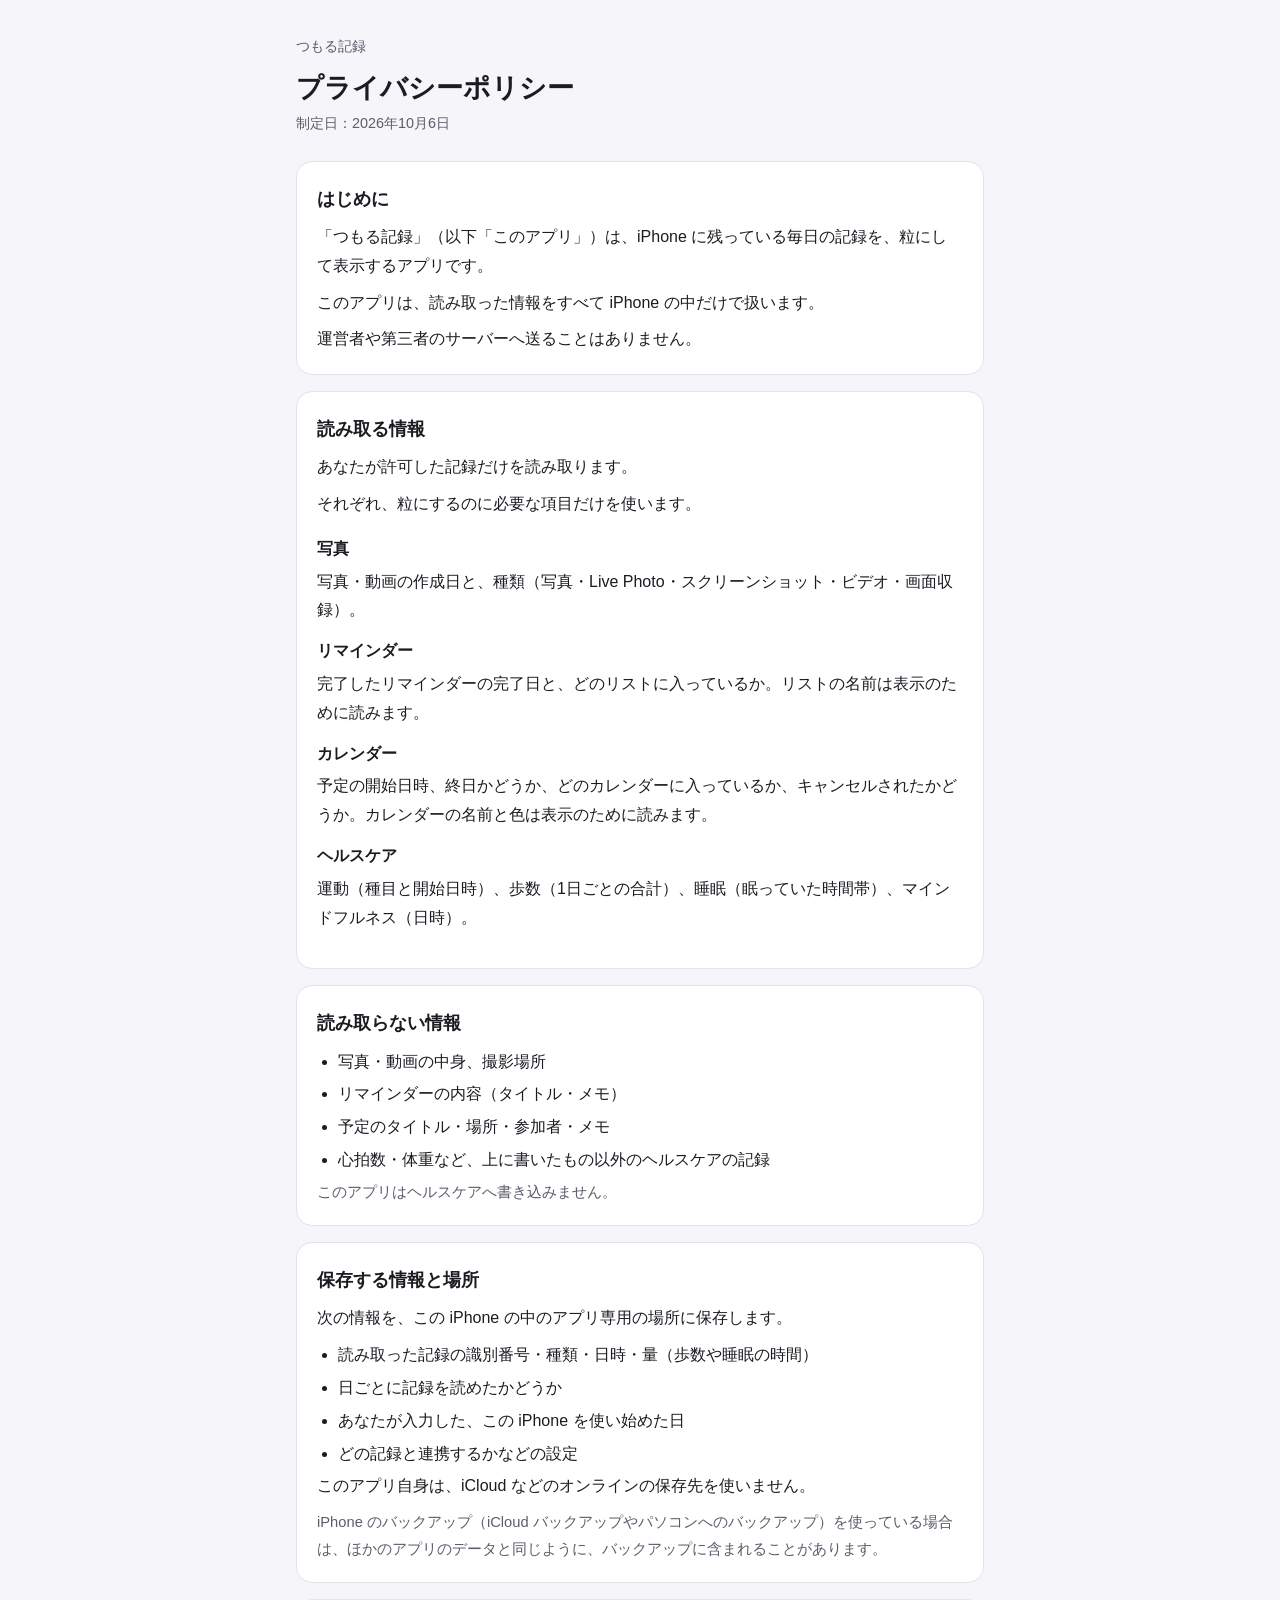
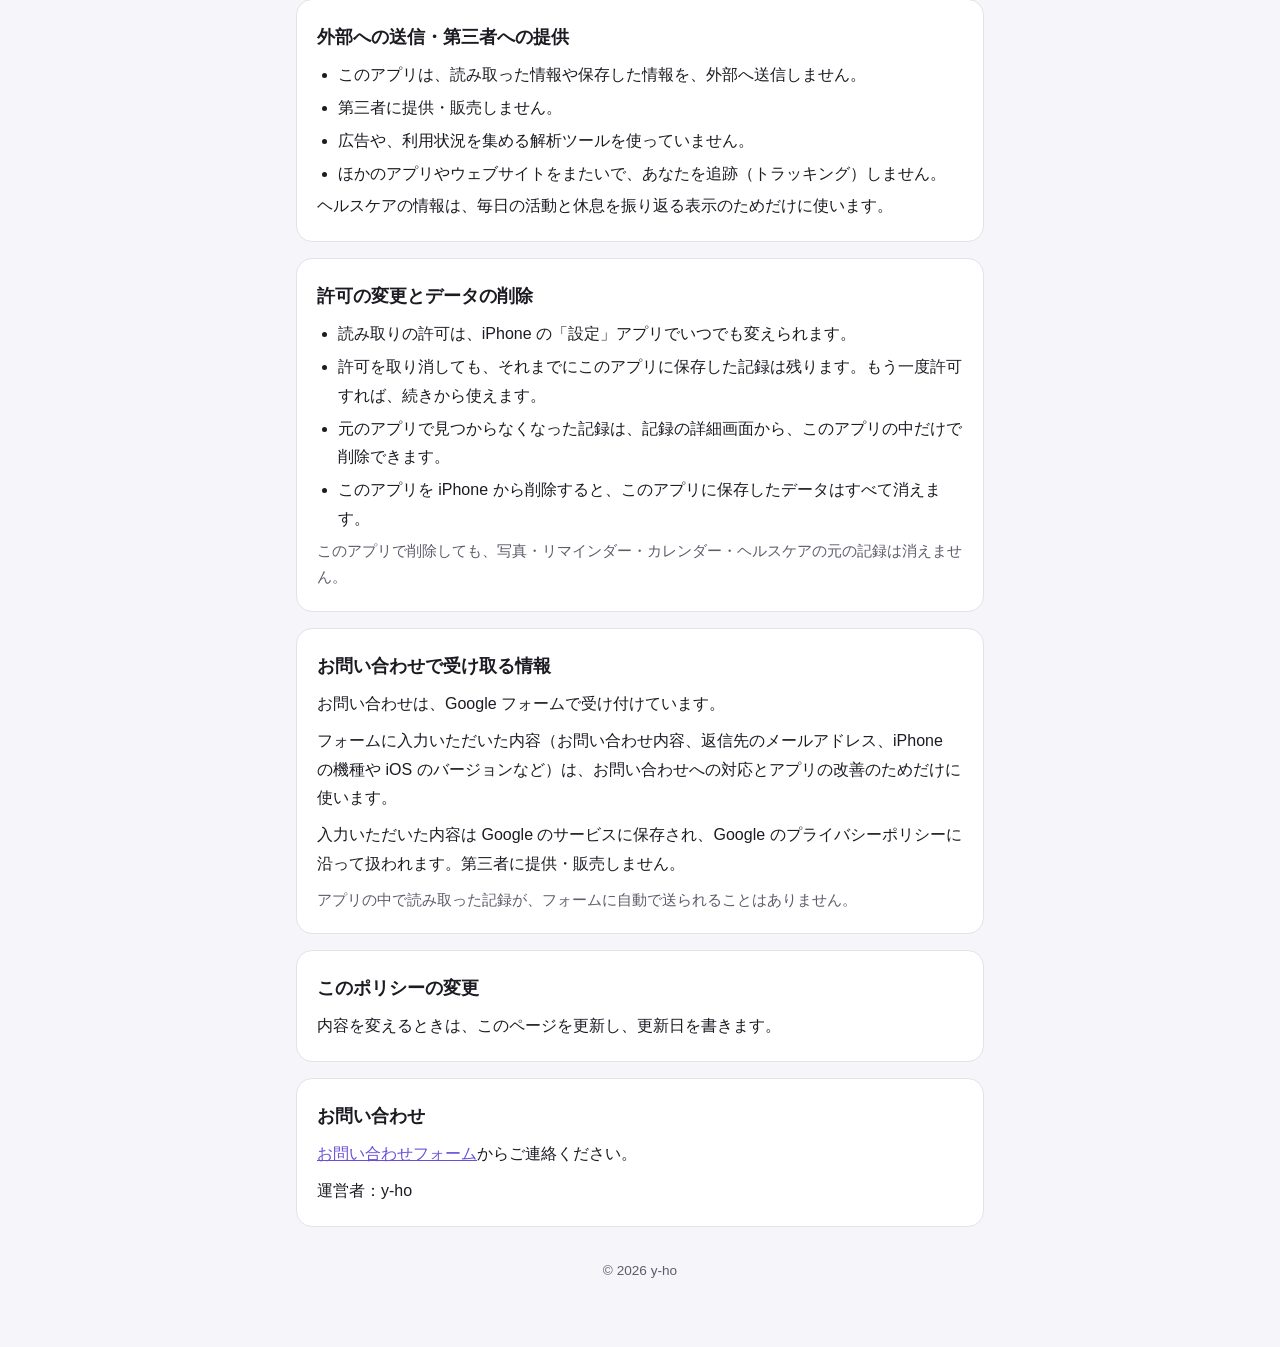
==== privacy.html @ 751b236e "サポートページとプライバシーポリシーを公開する Co-Authored-By: Claude Opus 5.5 <noreply@anthropic.com>" ====
<!doctype html>
<html lang="ja">
<head>
  <meta charset="utf-8">
  <meta name="viewport" content="width=device-width, initial-scale=1">
  <title>プライバシーポリシー | つもる記録</title>
  <link rel="stylesheet" href="style.css">
</head>
<body>
<main>
  <header>
    <a class="home" href="./">つもる記録</a>
    <h1>プライバシーポリシー</h1>
    <p class="meta">制定日：2026年10月6日</p>
  </header>

  <section>
    <h2>はじめに</h2>
    <p>「つもる記録」（以下「このアプリ」）は、iPhone に残っている毎日の記録を、粒にして表示するアプリです。</p>
    <p>このアプリは、読み取った情報をすべて iPhone の中だけで扱います。</p>
    <p>運営者や第三者のサーバーへ送ることはありません。</p>
  </section>

  <section>
    <h2>読み取る情報</h2>
    <p>あなたが許可した記録だけを読み取ります。</p>
    <p>それぞれ、粒にするのに必要な項目だけを使います。</p>
    <dl>
      <dt>写真</dt>
      <dd>写真・動画の作成日と、種類（写真・Live Photo・スクリーンショット・ビデオ・画面収録）。</dd>
      <dt>リマインダー</dt>
      <dd>完了したリマインダーの完了日と、どのリストに入っているか。リストの名前は表示のために読みます。</dd>
      <dt>カレンダー</dt>
      <dd>予定の開始日時、終日かどうか、どのカレンダーに入っているか、キャンセルされたかどうか。カレンダーの名前と色は表示のために読みます。</dd>
      <dt>ヘルスケア</dt>
      <dd>運動（種目と開始日時）、歩数（1日ごとの合計）、睡眠（眠っていた時間帯）、マインドフルネス（日時）。</dd>
    </dl>
  </section>

  <section>
    <h2>読み取らない情報</h2>
    <ul>
      <li>写真・動画の中身、撮影場所</li>
      <li>リマインダーの内容（タイトル・メモ）</li>
      <li>予定のタイトル・場所・参加者・メモ</li>
      <li>心拍数・体重など、上に書いたもの以外のヘルスケアの記録</li>
    </ul>
    <p class="note">このアプリはヘルスケアへ書き込みません。</p>
  </section>

  <section>
    <h2>保存する情報と場所</h2>
    <p>次の情報を、この iPhone の中のアプリ専用の場所に保存します。</p>
    <ul>
      <li>読み取った記録の識別番号・種類・日時・量（歩数や睡眠の時間）</li>
      <li>日ごとに記録を読めたかどうか</li>
      <li>あなたが入力した、この iPhone を使い始めた日</li>
      <li>どの記録と連携するかなどの設定</li>
    </ul>
    <p>このアプリ自身は、iCloud などのオンラインの保存先を使いません。</p>
    <p class="note">iPhone のバックアップ（iCloud バックアップやパソコンへのバックアップ）を使っている場合は、ほかのアプリのデータと同じように、バックアップに含まれることがあります。</p>
  </section>

  <section>
    <h2>外部への送信・第三者への提供</h2>
    <ul>
      <li>このアプリは、読み取った情報や保存した情報を、外部へ送信しません。</li>
      <li>第三者に提供・販売しません。</li>
      <li>広告や、利用状況を集める解析ツールを使っていません。</li>
      <li>ほかのアプリやウェブサイトをまたいで、あなたを追跡（トラッキング）しません。</li>
    </ul>
    <p>ヘルスケアの情報は、毎日の活動と休息を振り返る表示のためだけに使います。</p>
  </section>

  <section>
    <h2>許可の変更とデータの削除</h2>
    <ul>
      <li>読み取りの許可は、iPhone の「設定」アプリでいつでも変えられます。</li>
      <li>許可を取り消しても、それまでにこのアプリに保存した記録は残ります。もう一度許可すれば、続きから使えます。</li>
      <li>元のアプリで見つからなくなった記録は、記録の詳細画面から、このアプリの中だけで削除できます。</li>
      <li>このアプリを iPhone から削除すると、このアプリに保存したデータはすべて消えます。</li>
    </ul>
    <p class="note">このアプリで削除しても、写真・リマインダー・カレンダー・ヘルスケアの元の記録は消えません。</p>
  </section>

  <section>
    <h2>お問い合わせで受け取る情報</h2>
    <p>お問い合わせは、Google フォームで受け付けています。</p>
    <p>フォームに入力いただいた内容（お問い合わせ内容、返信先のメールアドレス、iPhone の機種や iOS のバージョンなど）は、お問い合わせへの対応とアプリの改善のためだけに使います。</p>
    <p>入力いただいた内容は Google のサービスに保存され、Google のプライバシーポリシーに沿って扱われます。第三者に提供・販売しません。</p>
    <p class="note">アプリの中で読み取った記録が、フォームに自動で送られることはありません。</p>
  </section>

  <section>
    <h2>このポリシーの変更</h2>
    <p>内容を変えるときは、このページを更新し、更新日を書きます。</p>
  </section>

  <section>
    <h2>お問い合わせ</h2>
    <p><a href="https://forms.gle/6M44zbHYRSWPdQDQ7">お問い合わせフォーム</a>からご連絡ください。</p>
    <p>運営者：y-ho</p>
  </section>

  <footer>© 2026 y-ho</footer>
</main>
</body>
</html>
---- style.css ----
:root {
  --bg: #f6f5fa;
  --card: #ffffff;
  --text: #1c1b22;
  --sub: #5e5b6b;
  --line: #e3e1ea;
  --accent: #6a4fd8;
}
@media (prefers-color-scheme: dark) {
  :root {
    --bg: #121118;
    --card: #1d1b25;
    --text: #efedf5;
    --sub: #aaa6b8;
    --line: #2f2c3a;
    --accent: #a995ff;
  }
}
* { box-sizing: border-box; }
body {
  margin: 0;
  background: var(--bg);
  color: var(--text);
  font-family: -apple-system, BlinkMacSystemFont, "Hiragino Sans", "Hiragino Kaku Gothic ProN", "Noto Sans JP", sans-serif;
  line-height: 1.8;
  -webkit-text-size-adjust: 100%;
}
main {
  max-width: 720px;
  margin: 0 auto;
  padding: 32px 16px 64px;
}
header { margin-bottom: 24px; }
header a.home { color: var(--sub); text-decoration: none; font-size: 0.9rem; }
h1 { font-size: 1.7rem; line-height: 1.4; margin: 8px 0 4px; }
h2 { font-size: 1.15rem; margin: 0 0 8px; }
.meta { color: var(--sub); font-size: 0.9rem; margin: 0; }
section {
  background: var(--card);
  border: 1px solid var(--line);
  border-radius: 16px;
  padding: 20px;
  margin: 16px 0;
}
p { margin: 0 0 8px; }
p:last-child { margin-bottom: 0; }
ul { margin: 0; padding-left: 1.3em; }
li { margin: 4px 0; }
.note { color: var(--sub); font-size: 0.92rem; }
a { color: var(--accent); }
dt { font-weight: 700; margin-top: 12px; }
dt:first-child { margin-top: 0; }
dd { margin: 4px 0 0; }
.links { list-style: none; padding: 0; }
.links li { margin: 8px 0; }
.links a {
  display: block;
  background: var(--card);
  border: 1px solid var(--line);
  border-radius: 14px;
  padding: 16px 20px;
  font-weight: 700;
  text-decoration: none;
}
footer { color: var(--sub); font-size: 0.85rem; margin-top: 32px; text-align: center; }
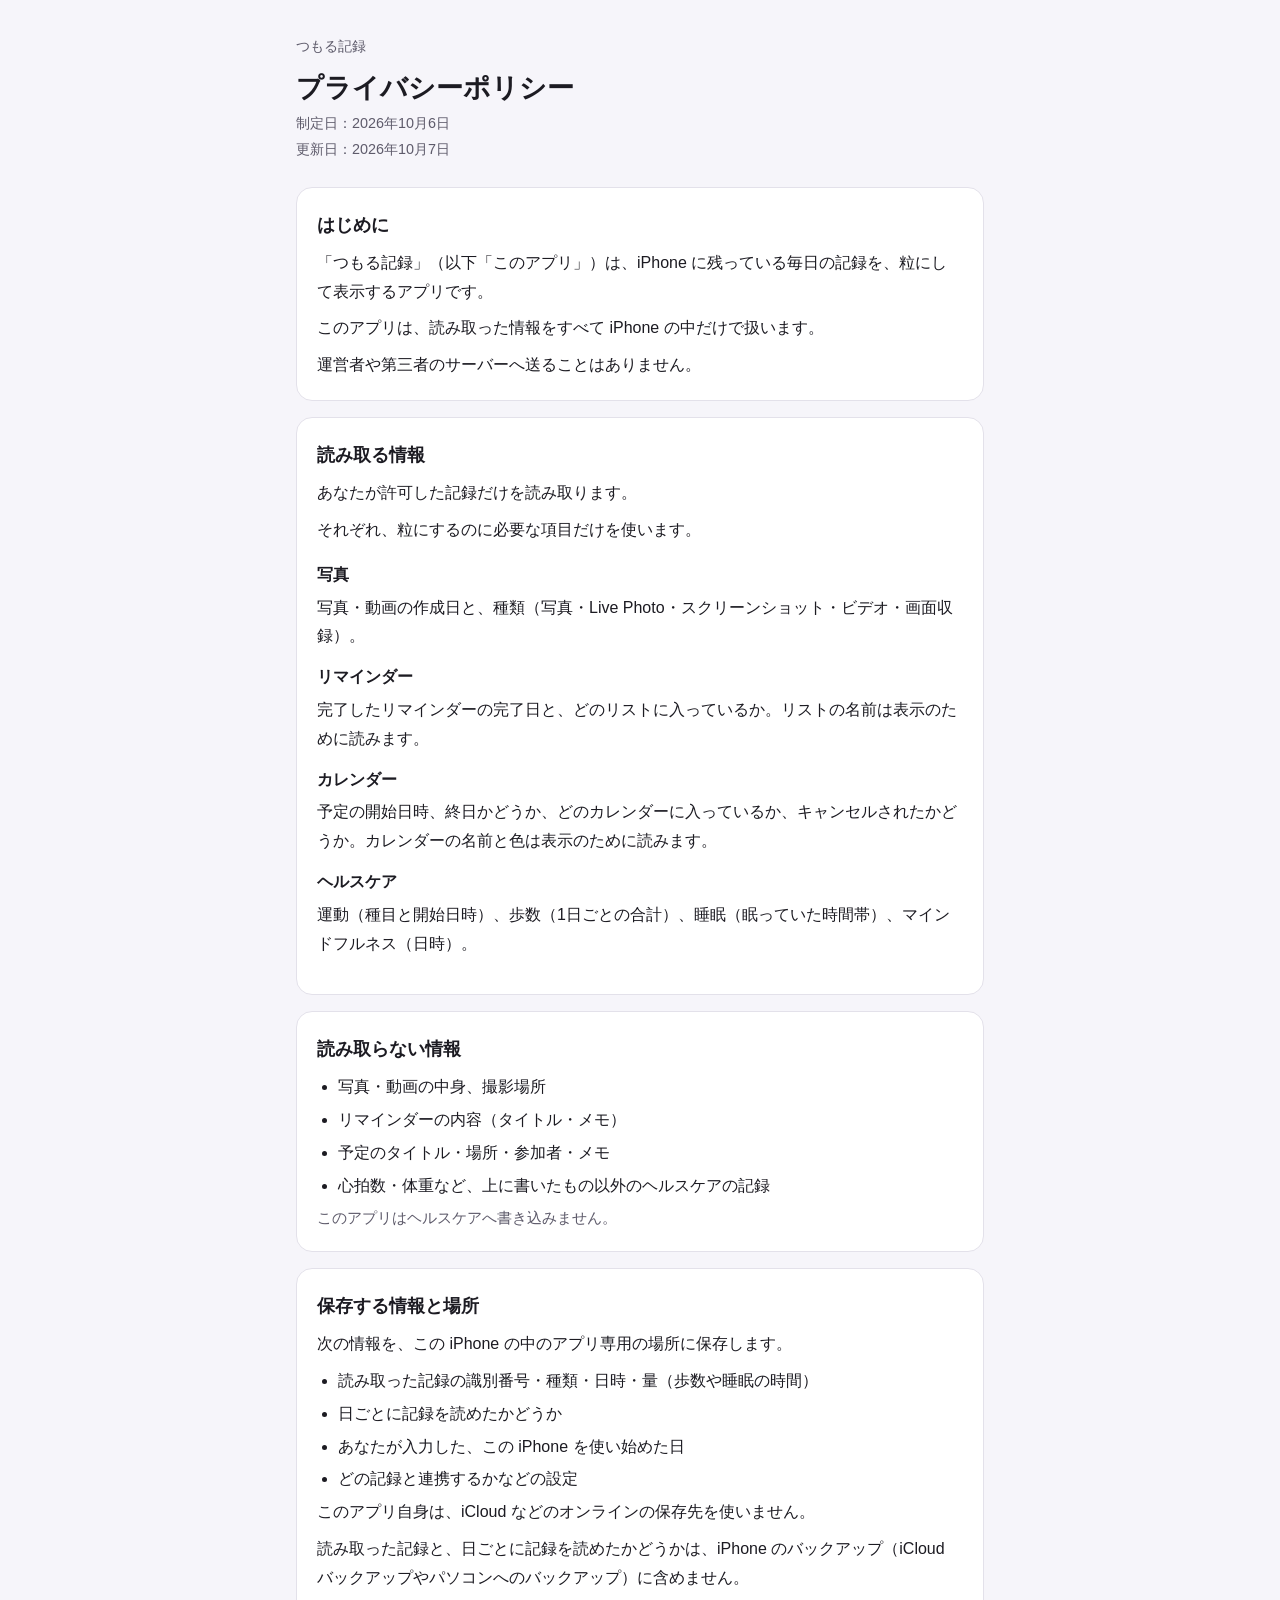
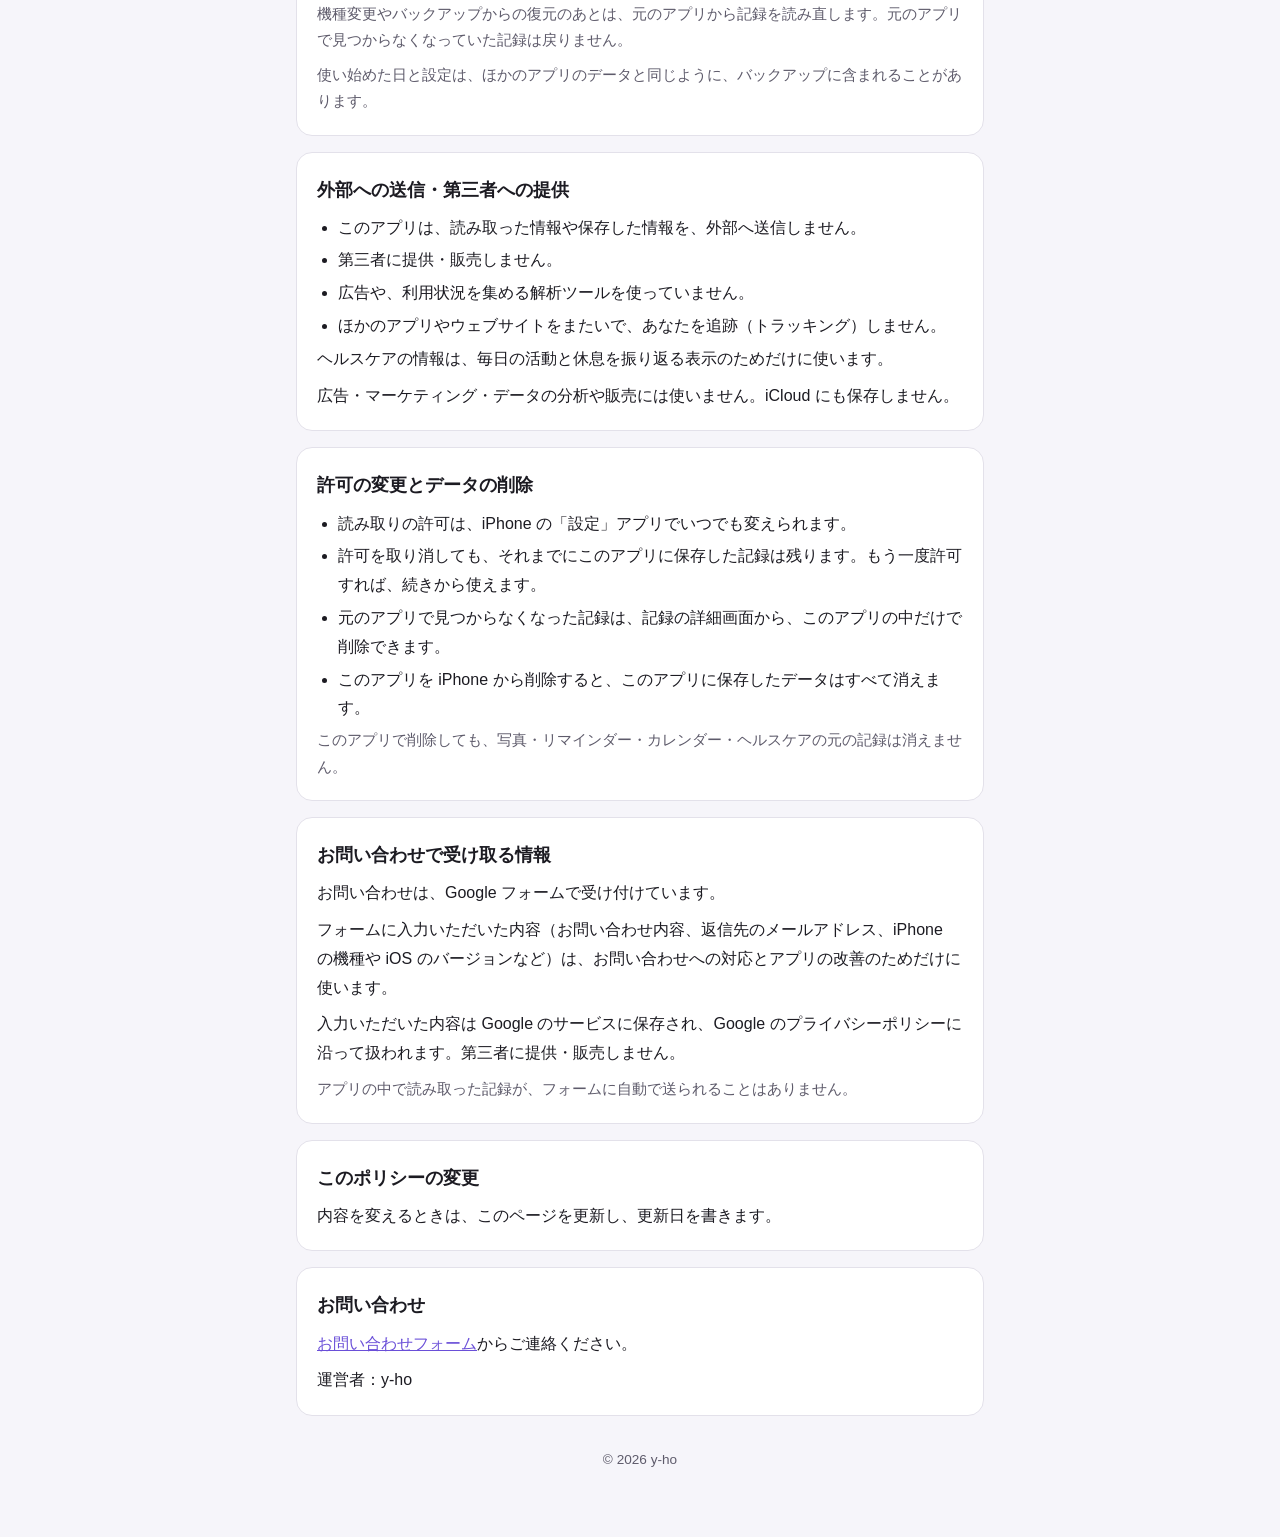
==== commit 0ac275d6: "バックアップとヘルスケアの扱いを書き足す 記録を iPhone のバックアップに含めないようにしたので、その内容に合わせる。 ヘルスケアの情報を広告・分析・販売に使わず、iCloud に保存しないこと" ====
--- a/privacy.html
+++ b/privacy.html
@@ -11,7 +11,7 @@
   <header>
     <a class="home" href="./">つもる記録</a>
     <h1>プライバシーポリシー</h1>
-    <p class="meta">制定日：2026年10月6日</p>
+    <p class="meta">制定日：2026年10月6日<br>更新日：2026年10月7日</p>
   </header>
 
   <section>
@@ -58,7 +58,9 @@
       <li>どの記録と連携するかなどの設定</li>
     </ul>
     <p>このアプリ自身は、iCloud などのオンラインの保存先を使いません。</p>
-    <p class="note">iPhone のバックアップ（iCloud バックアップやパソコンへのバックアップ）を使っている場合は、ほかのアプリのデータと同じように、バックアップに含まれることがあります。</p>
+    <p>読み取った記録と、日ごとに記録を読めたかどうかは、iPhone のバックアップ（iCloud バックアップやパソコンへのバックアップ）に含めません。</p>
+    <p class="note">機種変更やバックアップからの復元のあとは、元のアプリから記録を読み直します。元のアプリで見つからなくなっていた記録は戻りません。</p>
+    <p class="note">使い始めた日と設定は、ほかのアプリのデータと同じように、バックアップに含まれることがあります。</p>
   </section>
 
   <section>
@@ -70,6 +72,7 @@
       <li>ほかのアプリやウェブサイトをまたいで、あなたを追跡（トラッキング）しません。</li>
     </ul>
     <p>ヘルスケアの情報は、毎日の活動と休息を振り返る表示のためだけに使います。</p>
+    <p>広告・マーケティング・データの分析や販売には使いません。iCloud にも保存しません。</p>
   </section>
 
   <section>
